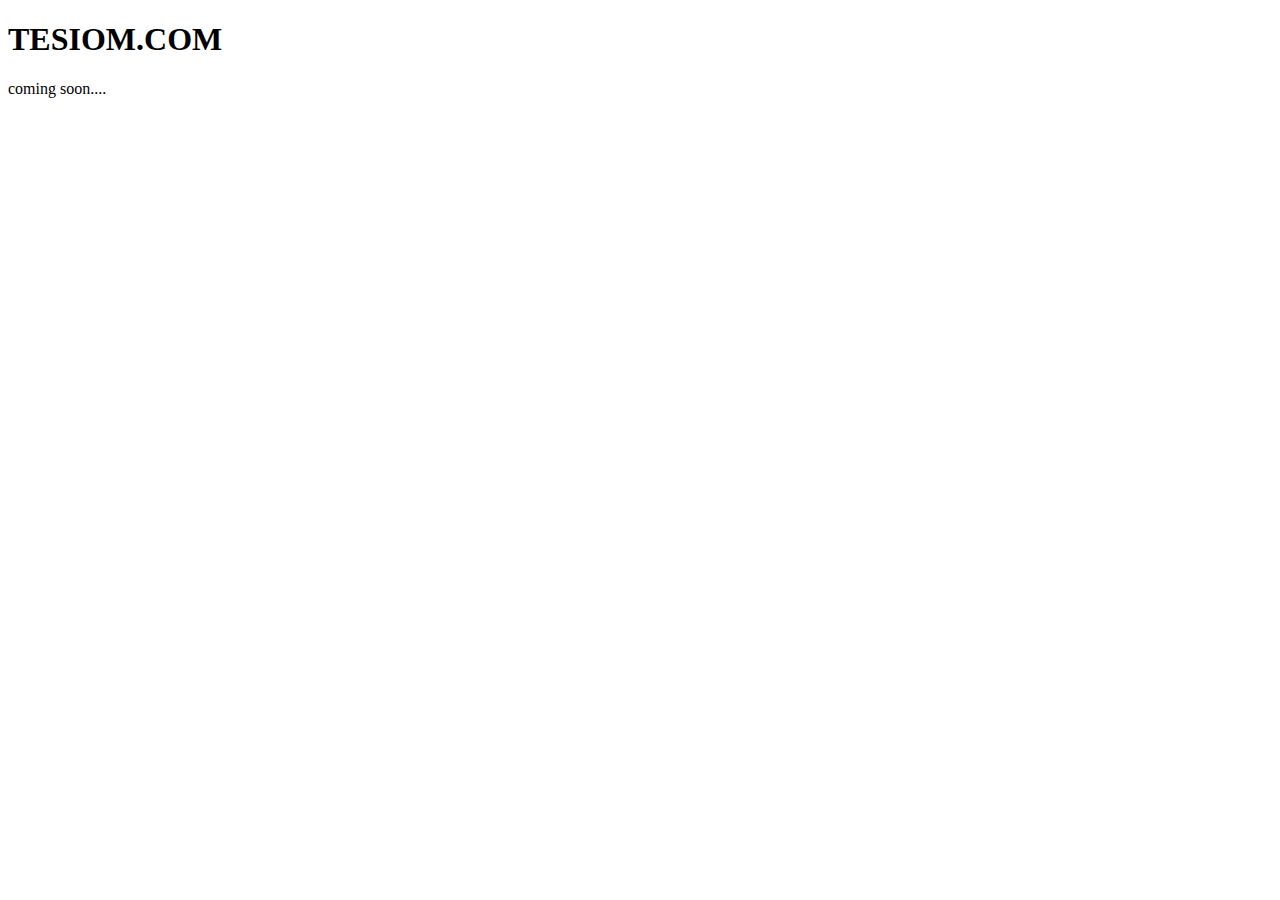
==== index.html @ 264d532d "Final" ====
<!DOCTYPE html>
<html lang="en">

    <head>
        <meta charset="UTF-8">
        <title>Hello!</title>
    </head>

    <body>
        <h1>TESIOM.COM</h1>
        <p>coming soon....</p>
    </body>

</html>
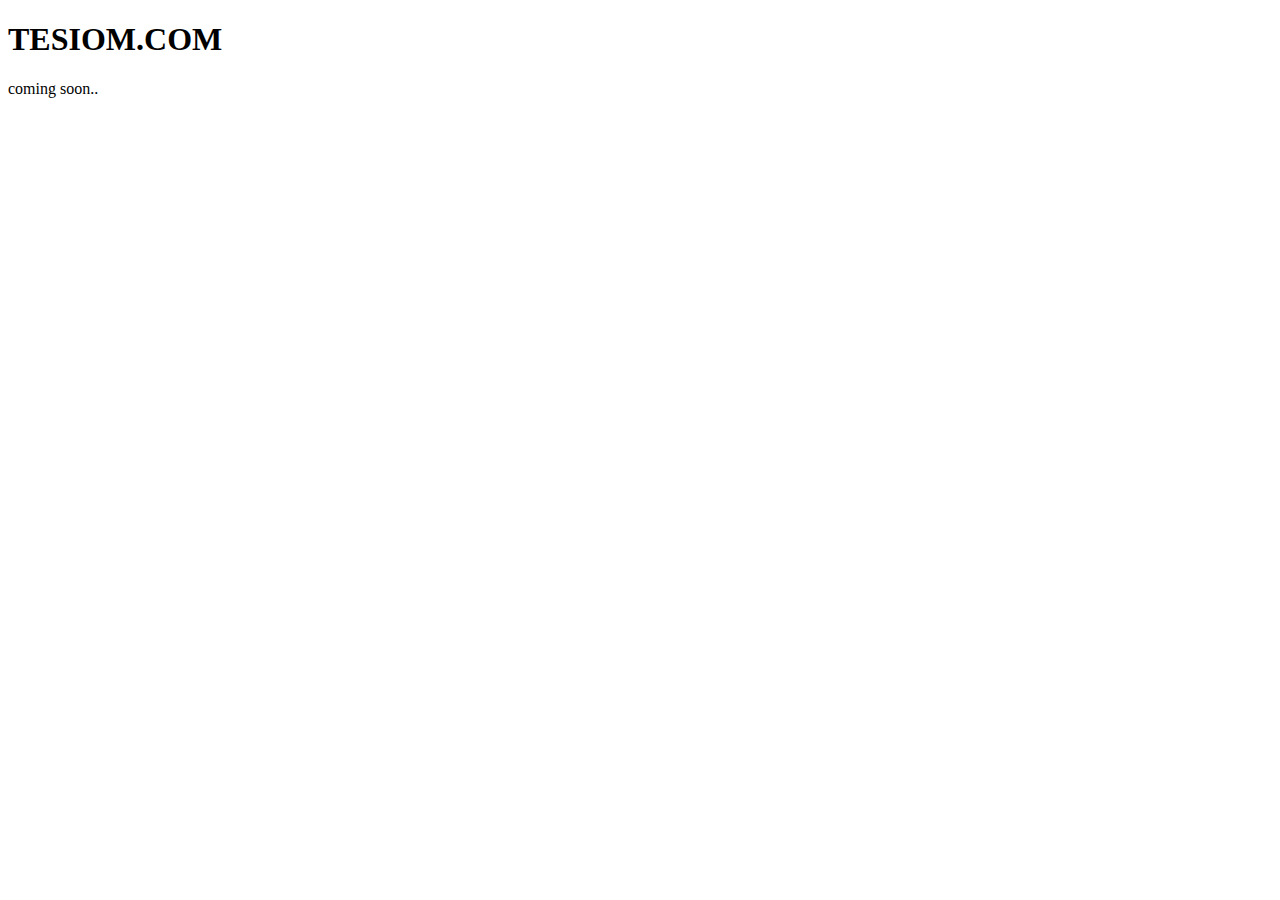
==== commit fd7133ff: "final" ====
--- a/index.html
+++ b/index.html
@@ -8,7 +8,7 @@
 
     <body>
         <h1>TESIOM.COM</h1>
-        <p>coming soon....</p>
+        <p>coming soon..</p>
     </body>
 
 </html>
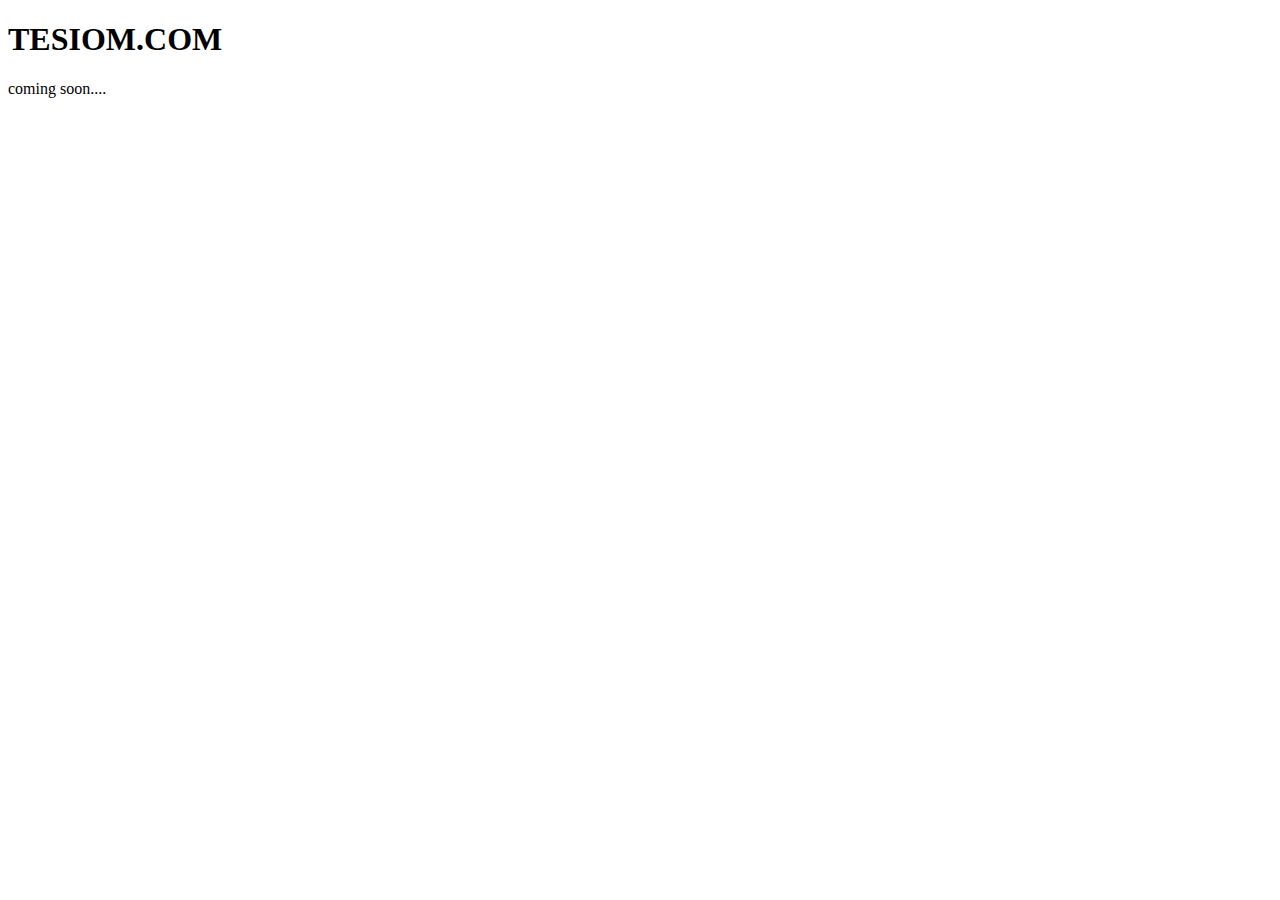
==== commit 6e3303f5: "final" ====
--- a/index.html
+++ b/index.html
@@ -8,7 +8,7 @@
 
     <body>
         <h1>TESIOM.COM</h1>
-        <p>coming soon..</p>
+        <p>coming soon....</p>
     </body>
 
 </html>
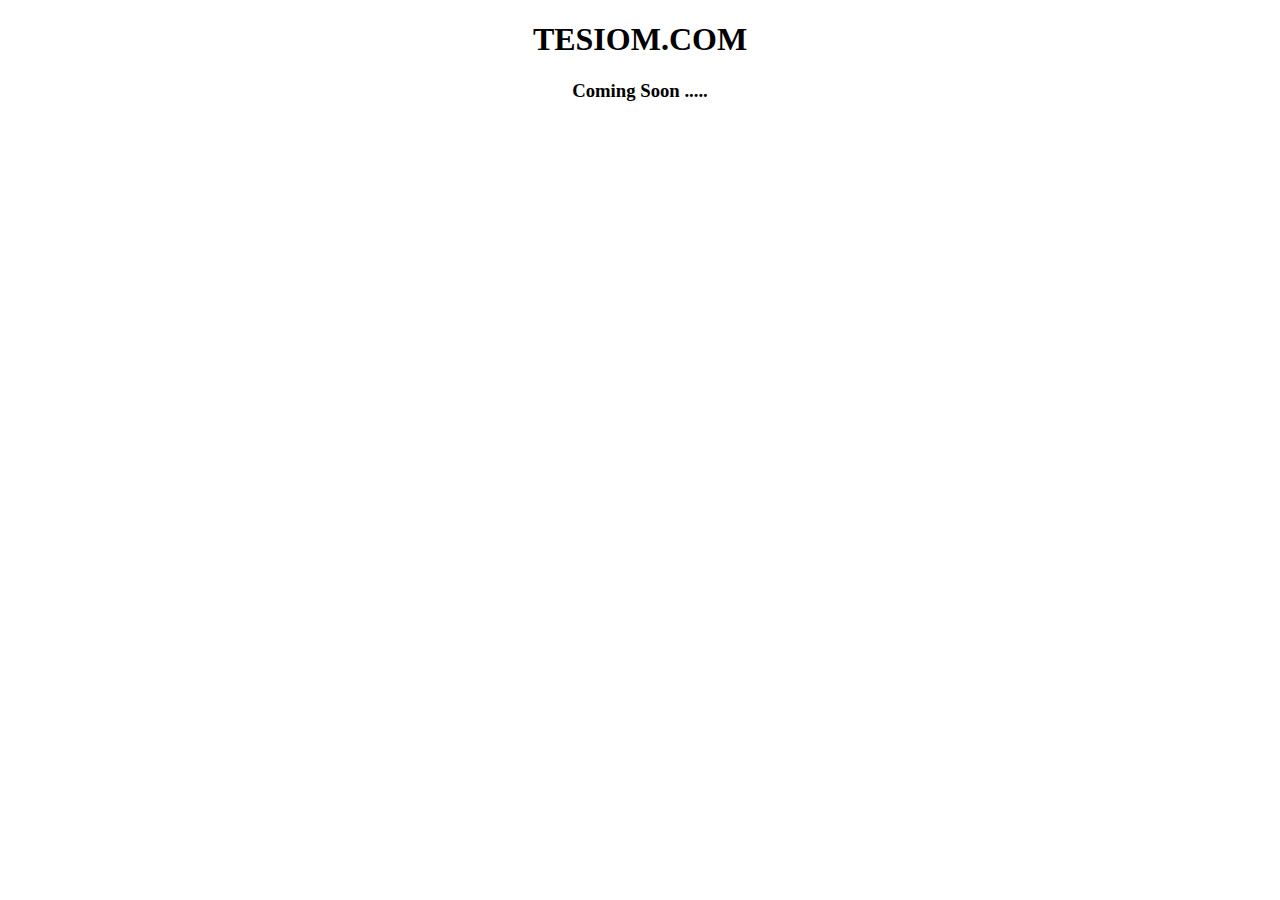
==== commit 71bfad78: "CenterHeading" ====
--- a/index.html
+++ b/index.html
@@ -3,12 +3,11 @@
 
     <head>
         <meta charset="UTF-8">
-        <title>Hello!</title>
+        <title>Tesiom!</title>
     </head>
 
     <body>
-        <h1>TESIOM.COM</h1>
-        <p>coming soon....</p>
-    </body>
-
-</html>
+         <h1 style="text-align: center;">TESIOM.COM</h1>
+         <h3 style="text-align: center;">Coming Soon .....</h3>
+  </body>
+</html>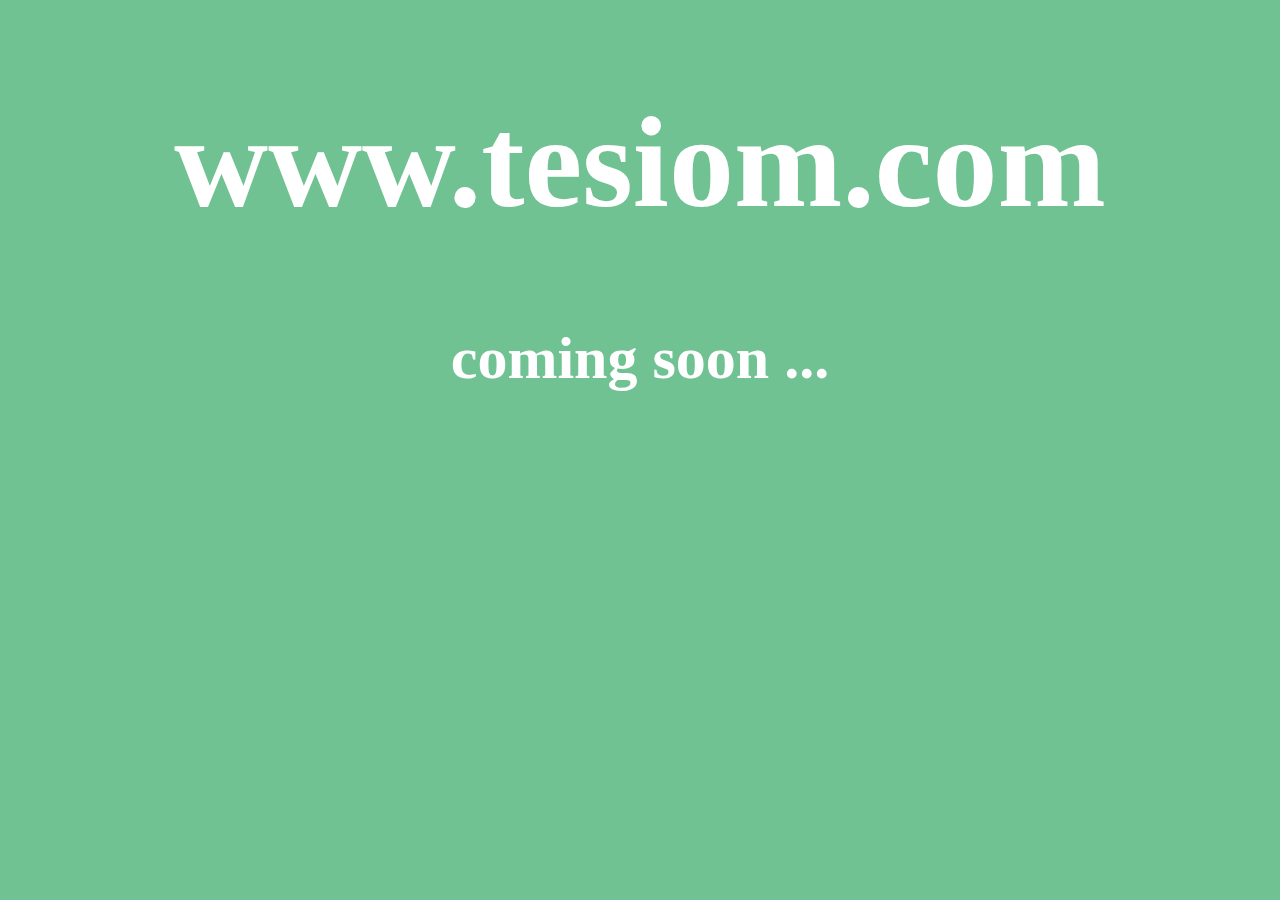
==== commit 47208f53: "No Image" ====
--- a/index.html
+++ b/index.html
@@ -1,13 +1,11 @@
 <!DOCTYPE html>
 <html lang="en">
-
-    <head>
-        <meta charset="UTF-8">
-        <title>Tesiom!</title>
-    </head>
-
-    <body>
-         <h1 style="text-align: center;">TESIOM.COM</h1>
-         <h3 style="text-align: center;">Coming Soon .....</h3>
-  </body>
-</html>+   
+<head>
+    <style>
+        body { background-color: rgb(112, 194, 147); }
+    </style>
+  </head>
+  <h1 style="color:rgb(255, 255, 255); text-align: center; font-size:130px;">www.tesiom.com</h1>
+  <h1 style="color:rgb(255, 255, 255); text-align: center; font-size:60px;">coming soon ...</h1>
+  </html>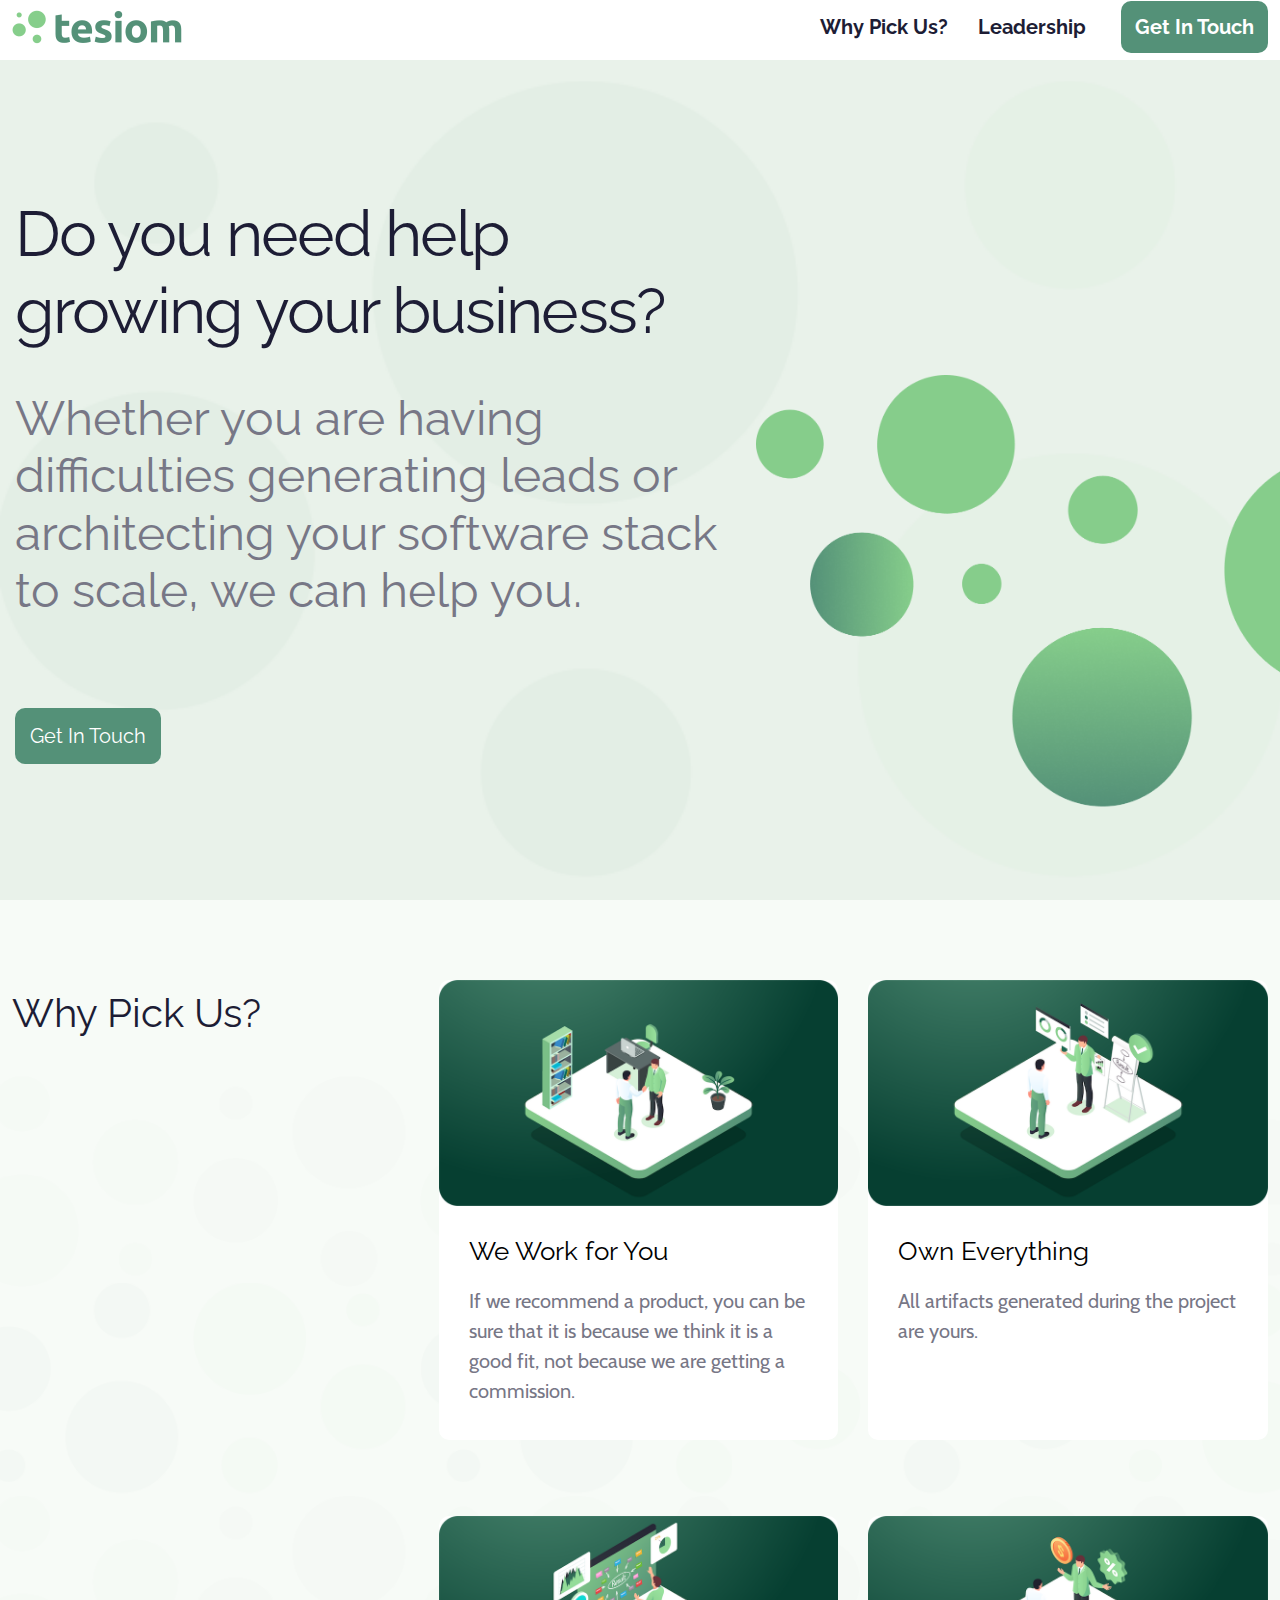
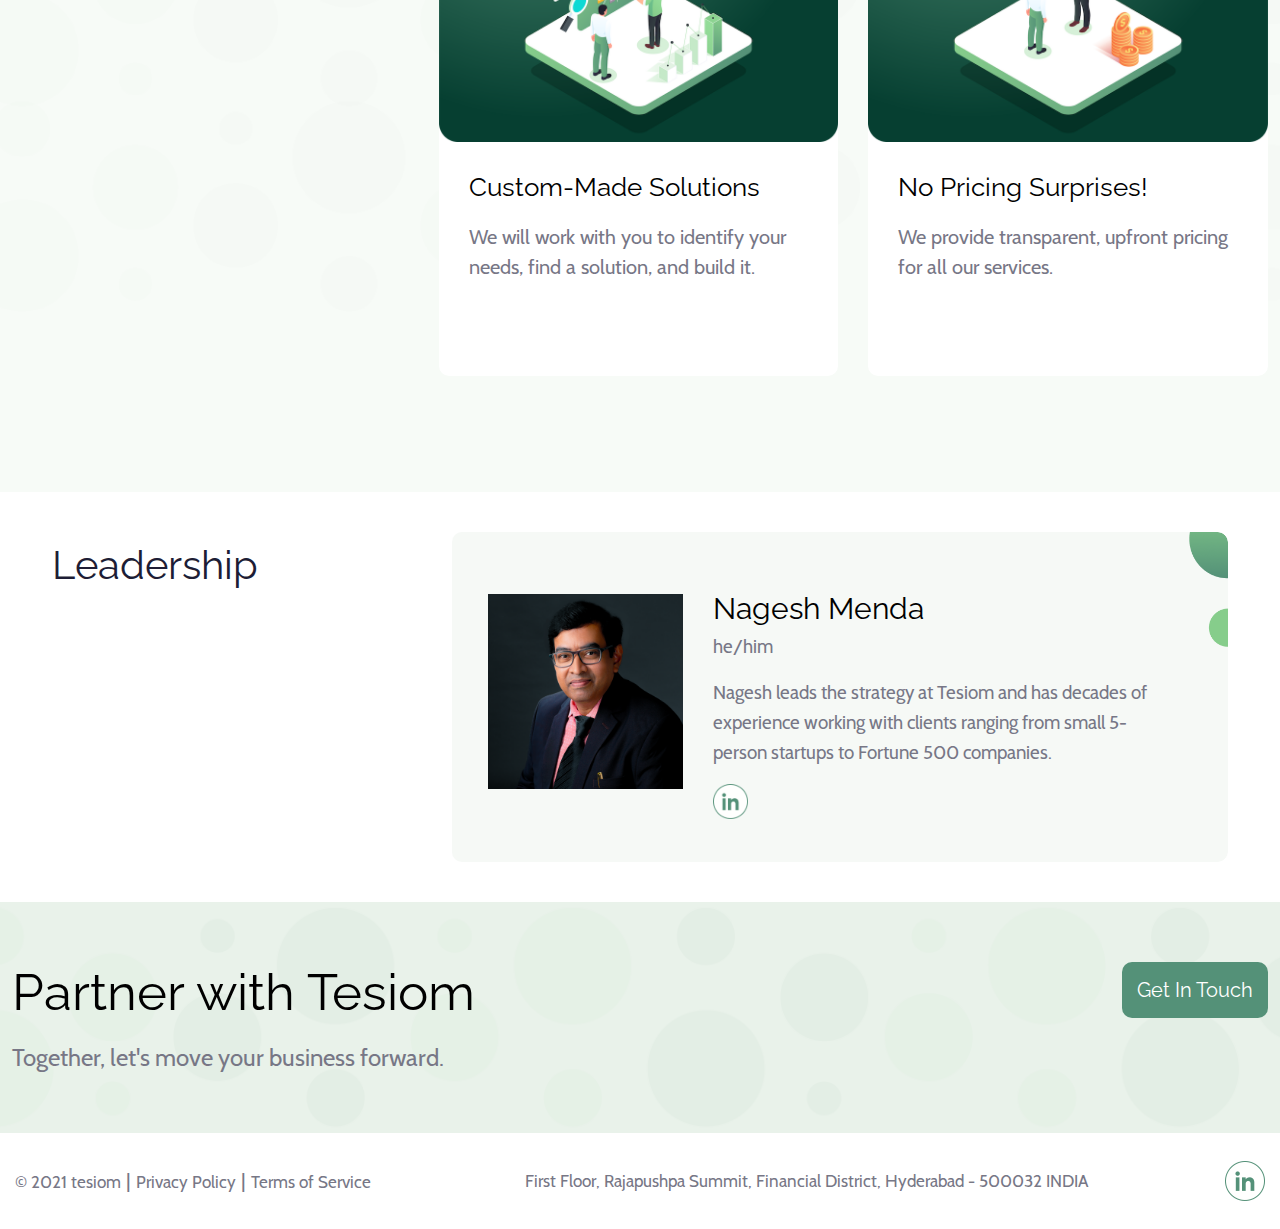
==== commit c0dbff28: "22022022 - Tesiom Website Launch" ====
--- a/index.html
+++ b/index.html
@@ -1,11 +1,203 @@
-<!DOCTYPE html>
-<html lang="en">
-   
-<head>
-    <style>
-        body { background-color: rgb(112, 194, 147); }
-    </style>
-  </head>
-  <h1 style="color:rgb(255, 255, 255); text-align: center; font-size:130px;">www.tesiom.com</h1>
-  <h1 style="color:rgb(255, 255, 255); text-align: center; font-size:60px;">coming soon ...</h1>
-  </html>+<!DOCTYPE html>
+<html class="no-js theme-light" lang="en" dir="ltr">
+  <head>
+    <title>Tesiom</title>
+    <meta http-equiv="X-UA-Compatible" content="IE=edge" />
+    <meta http-equiv="Content-Type" content="text/html; charset=utf-8" />
+    <meta
+      name="viewport"
+      content="width=device-width, initial-scale=1, shrink-to-fit=no"
+    />
+    <meta name="robots" content="index, follow" />
+    <meta name="allow-search" content="yes" />
+    <meta charset="utf-8" />
+    <meta http-equiv="x-ua-compatible" content="ie=edge" />
+    <meta name="viewport" content="width=device-width, initial-scale=1.0" />
+    <!-- favicon -->
+    <link rel="icon" type="image/png" href="/assets/logos/logo-square.png" />
+    <!-- stylesheet -->
+    <link
+      rel="stylesheet"
+      type="text/css"
+      href="/3rdparty/bootstrap.min.css"
+    />
+    <link rel="stylesheet" href="/css/custom.css" />
+  </head>
+  <body>
+    <header class="header-main">
+      <div class="container">
+        <nav class="navbar navbar-expand-lg d-flex justify-content-between">
+          <div>
+            <a class="navbar-brand" href="#"><img src="/assets/logos/logo.png" /></a>
+          </div>
+          <div>
+            <div class="collapse navbar-collapse">
+              <ul class="navbar-nav">
+                <li class="nav-item active">
+                  <a class="nav-link" href="#why-pick-us">Why Pick Us?</a>
+                </li>
+                <li class="nav-item">
+                  <a class="nav-link" href="#leadership">Leadership</a>
+                </li>
+                <li class="nav-item">
+                  <a href="mailto:hello@tesiom.com" class="get-in-touch">Get In Touch</a>
+                </li>
+              </ul>
+            </div>
+          </div>
+        </nav>
+      </div>
+    </header>
+    <section class="home-top">
+      <div class="container">
+        <div class="row">
+          <div class="home-top-con">
+            <div class="home-top-con-left">
+              <h1>Do you need help growing your business?</h1>
+              <h3>
+                Whether you are having difficulties generating leads or
+                architecting your software stack to scale, we can help you.
+              </h3>
+              <a href="mailto:hello@tesiom.com" class="btn get-in-touch">Get In Touch</a>
+            </div>
+            <div class="home-top-con-right" id="module"></div>
+          </div>
+        </div>
+      </div>
+    </section>
+    <section class="pick-main">
+      <div class="container">
+        <div class="row">
+          <div class="col-lg-4 col-md-12 col-sm-12">
+            <h2 id="why-pick-us">Why Pick Us?</h2>
+          </div>
+          <div class="col-lg-8 col-md-12 col-sm-12 pick-right-con">
+            <div class="row">
+              <div class="col-md-6 col-sm-12">
+                <div class="pick-box-main">
+                  <div class="pick-img">
+                    <img src="/assets/illustrations/pick1.png" />
+                  </div>
+                  <div class="pick-con">
+                    <h4>We Work for You</h4>
+                    <p>
+                      If we recommend a product, you can be sure that it is because we think it is a good fit, not because we are getting a commission.
+                    </p>
+                  </div>
+                </div>
+              </div>
+              <div class="col-md-6 col-sm-12">
+                <div class="pick-box-main">
+                  <div class="pick-img">
+                    <img src="/assets/illustrations/pick2.png" />
+                  </div>
+                  <div class="pick-con">
+                    <h4>Own Everything</h4>
+                    <p>
+                      All artifacts generated during the project are yours.
+                    </p>
+                  </div>
+                </div>
+              </div>
+              <div class="col-md-6 col-sm-12">
+                <div class="pick-box-main">
+                  <div class="pick-img">
+                    <img src="/assets/illustrations/pick3.png" />
+                  </div>
+                  <div class="pick-con">
+                    <h4>Custom-Made Solutions</h4>
+                    <p>
+                      We will work with you to identify your needs, find a solution, and build it.
+                    </p>
+                  </div>
+                </div>
+              </div>
+              <div class="col-md-6 col-sm-12">
+                <div class="pick-box-main">
+                  <div class="pick-img">
+                    <img src="/assets/illustrations/pick4.png" />
+                  </div>
+                  <div class="pick-con">
+                    <h4>No Pricing Surprises!</h4>
+                    <p>
+                      We provide transparent, upfront pricing for all our services.
+                    </p>
+                  </div>
+                </div>
+              </div>
+            </div>
+          </div>
+        </div>
+      </div>
+    </section>
+    <section class="leader-main">
+      <div class="container">
+        <div class="row">
+          <div class="col-lg-4 col-md-12 col-sm-12">
+            <h2 id="leadership">Leadership</h2>
+          </div>
+          <div class="col-lg-8 col-md-12 col-sm-12">
+            <div class="leader-right-con">
+              <div class="leader-box-con">
+                <div class="leader-img">
+                  <img src="/assets/profile/NageshProfileSmall.png" />
+                </div>
+                <div class="leader-con">
+                  <h4>Nagesh Menda</h4>
+                  <p class="pronouns">
+                    <span>he/him</span>
+                  </p>
+                  <p class="disc">
+                    Nagesh leads the strategy at Tesiom and has decades of
+                    experience working with clients ranging from small 5-person
+                    startups to Fortune 500 companies.
+                  </p>
+                  <a href="https://www.linkedin.com/in/nagesh-menda-017a388"><img style="height: 35px;" src="/assets/social/linkdin.png" /></a>
+                </div>
+              </div>
+            </div>
+          </div>
+        </div>
+      </div>
+    </section>
+    <section class="partner-main">
+      <div class="container">
+          <div class="d-flex justify-content-between">
+            <div class="partner-left-con align-middle">
+              <div class="partner-box-con">
+                <h2>Partner with Tesiom</h2>
+                <p>
+                  Together, let's move your business forward.
+                </p>
+              </div>
+            </div>
+            <div class="align-middle">
+              <a href="mailto:hello@tesiom.com" class="btn get-in-touch">Get In Touch</a>
+            </div>
+          </div>
+        </div>
+      </div>
+    </section>
+    <footer class="footer">
+      <div class="container">
+        <div class="row">
+          <div class="footer-con">
+            <ul>
+              <li><span>© 2021 tesiom</span></li>
+              |
+              <li><a href="/assets/legal/PrivacyPolicy.html">Privacy Policy</a></li>
+              |
+              <li><a href="/assets/legal/TermsOfService.html">Terms of Service</a></li>
+            </ul>
+            <span class="add">
+              First Floor, Rajapushpa Summit, Financial District, Hyderabad - 500032 INDIA
+              </span>
+            <div class="f-social">
+              <a href="https://www.linkedin.com/company/tesiom/"><img src="/assets/social/linkdin.png" /></a>
+            </div>
+          </div>
+        </div>
+      </div>
+    </footer>
+  </body>
+</html>
--- a/css/custom.css
+++ b/css/custom.css
@@ -0,0 +1,630 @@
+* {
+  outline: none !important;
+}
+a {
+  outline: 0;
+  color: rgba(36, 61, 145, 0.88);
+  text-decoration: underline;
+}
+.btn,
+.btn:focus,
+a:focus {
+  outline: 0;
+}
+body {
+  text-indent: 0;
+  font-family: "Cabin", sans-serif;
+  font-size: 20px;
+  color: #1d1d35;
+  line-height: 30px;
+  margin: 0;
+  scroll-behavior: smooth;
+}
+body {
+  -moz-osx-font-smoothing: grayscale;
+}
+h1,
+h2,
+h3,
+h4,
+h5,
+h6 {
+  font-family: "Raleway", sans-serif;
+}
+html {
+  scroll-behavior: smooth;
+}
+img {
+  max-width: 100%;
+  max-height: 100%;
+  width: auto;
+  height: auto;
+}
+.container {
+  width: 1320px;
+  max-width: 100%;
+}
+
+/*========header-main=========*/
+.header-main {
+  display: inline-block;
+  width: 100%;
+  vertical-align: top;
+  height: 60px;
+  padding: 10px 0;
+}
+.header-main .navbar {
+  background: none;
+  border: none;
+  border-radius: 0;
+  padding: 0;
+}
+.header-main .navbar .navbar-brand img {
+  height: 34px;
+}
+.header-main .navbar .navbar-brand {
+  padding: 0;
+}
+.header-main .navbar .navbar-nav {
+  width: 75%;
+  width: auto;
+  justify-content: flex-end;
+}
+.navbar-nav {
+  font-family: "Raleway";
+  font-weight: bold;
+  font-size: 1em;
+  line-height: 30px;
+}
+a {
+  text-decoration: none !important;
+}
+.header-main .navbar .navbar-nav .nav-link {
+  padding: 0 15px;
+  color: #1d1d35;
+}
+.header-main .navbar .navbar-nav .nav-link:hover {
+  color: #549178;
+}
+.navbar .get-in-touch {
+  background: #549178;
+  border-radius: 10px;
+  color: #fff !important;
+  padding: 0.7em 0.7em !important;
+  margin-left: 20px;
+}
+.get-in-touch:hover {
+  background: #86ce8b !important;
+}
+.home-top {
+  display: inline-block;
+  width: 100%;
+  vertical-align: top;
+  height: calc(100vh - 60px);
+  background: url(../assets/partner-bg.png);
+  background-repeat: no-repeat;
+  background-size: cover;
+  position: relative;
+  overflow: hidden;
+}
+.home-top-con-right {
+  display: inline-block;
+  width: 40%;
+  vertical-align: top;
+  height: 70%;
+  background: url(../assets/top-bg-circle.png);
+  background-repeat: no-repeat;
+  background-size: cover;
+  background-position: left top;
+  position: absolute;
+  right: -50px;
+  bottom: 0;
+}
+.home-top-con {
+  display: inline-block;
+  width: 100%;
+  vertical-align: top;
+  padding: 0 15px;
+}
+.home-top-con-left {
+  display: inline-block;
+  width: 727px;
+  max-width: 100%;
+}
+.home-top .row {
+  height: calc(100vh - 60px);
+  align-items: center;
+}
+.home-top .home-top-con-left .btn {
+  font-family: "Raleway";
+  font-size: 1em;
+  background: #549178;
+  border-radius: 10px;
+  color: #fff !important;
+  padding: 0.6em 0.7em !important;
+  margin-top: 4em;
+}
+.home-top .home-top-con-left .btn:hover {
+  background: #549178;
+}
+.home-top .home-top-con-left .btn img {
+  margin: 0 0 0 20px;
+  height: 15px;
+}
+.home-top .home-top-con-left h1 {
+  font-size: 48pt;
+  letter-spacing: -0.03em;
+  color: #1d1d35;
+  margin: 0 0 40px;
+}
+.home-top .home-top-con-left h3 {
+  font-size: 36pt;
+  color: #777786;
+}
+.pick-main {
+  display: inline-block;
+  width: 100%;
+  vertical-align: top;
+  padding: 60pt 0 30pt;
+  background: url(../assets/pick-bg.png);
+  background-size: cover;
+  background-repeat: no-repeat;
+  background-position: center;
+}
+.pick-main .pick-right-con .row {
+  margin: 0 -30px;
+}
+.pick-main .pick-right-con .col-md-6 {
+  padding: 0 30px;
+}
+.pick-img {
+  margin: 0 0;
+}
+.pick-box-main {
+  background: #fff;
+  border-radius: 10px;
+  min-height: 460px;
+  margin: 0 0 76px;
+}
+.leader-box-con:hover, .pick-box-main:hover {
+  box-shadow: 0 10pt 30pt rgba(0, 0, 0, 0.10);
+}
+.pick-con {
+  padding: 30px;
+}
+.pick-con h4 {
+  font-size: 26px;
+  line-height: 30px;
+  color: #000000;
+  margin: 0 0 20px;
+}
+.pick-con p {
+  font-size: 20px;
+  line-height: 30px;
+  margin: 0;
+  color: #777786;
+}
+.pick-main h2 {
+  font-size: 40px;
+  line-height: 66px;
+  color: #1d1d35;
+  margin: 0 0 20px;
+}
+.leader-main {
+  display: inline-block;
+  width: 100%;
+  vertical-align: top;
+  padding: 30pt 30pt;
+}
+.leader-main h2 {
+  font-size: 40px;
+  line-height: 66px;
+  color: #1d1d35;
+  margin: 0 0 20px;
+}
+.leader-box-con {
+  display: inline-flex;
+  width: 100%;
+  vertical-align: top;
+  background: url(../assets/leader-bg.png);
+  background-size: cover;
+  background-repeat: no-repeat;
+  background-position: right top;
+  padding: 62px 60px 43px 36px;
+  border-radius: 10px;
+}
+.leader-img {
+  margin: 0 30px 0 0;
+}
+.he-him {
+  display: inline-flex;
+  width: 100%;
+  justify-content: space-between;
+  align-items: center;
+}
+.he-him a {
+  width: 46px;
+  height: 46px;
+  display: flex;
+  align-items: center;
+  justify-content: center;
+  text-decoration: none;
+  font-size: 18px;
+  color: #549178;
+  background: #fff;
+  border-radius: 30px;
+  box-shadow: 0px 4px 4px rgba(0, 0, 0, 0.05);
+}
+.partner-main {
+  display: inline-block;
+  width: 100%;
+  vertical-align: top;
+  background: url(../assets/partner-bg.png);
+  background-size: cover;
+  background-repeat: no-repeat;
+  background-position: center;
+  padding: 60px 0;
+}
+.partner-main .btn {
+  font-family: "Raleway";
+  font-size: 1em;
+  line-height: 30px;
+  background: #549178;
+  border-radius: 10px;
+  color: #fff !important;
+  padding: 0.6em 0.7em !important;
+}
+.partner-main .btn:hover {
+  background: #86ce8b;
+}
+.partner-main .btn img {
+  margin: 0 0 0 20px;
+  height: 15px;
+}
+.partner-main .row {
+  align-items: center;
+}
+.partner-main h2 {
+  font-size: 38pt;
+  line-height: 61px;
+  color: #000000;
+  margin: 0 0 20px;
+}
+.partner-main p {
+  font-size: 24px;
+  line-height: 30px;
+  color: #777786;
+  margin: 0;
+}
+.footer {
+  display: inline-block;
+  width: 100%;
+  vertical-align: top;
+  padding: 28px 0;
+}
+.footer-con {
+  display: flex;
+  align-items: center;
+  justify-content: space-between;
+  width: 100%;
+  padding: 0 15px;
+}
+.footer-con .f-social a img {
+  height: 40px;
+}
+.footer-con .f-social a {
+  margin: 0 0 0 3px;
+}
+.footer-con ul {
+  margin: 0 20px 0 0;
+  padding: 0;
+  color: #777786;
+}
+.footer-con ul li {
+  display: inline-block;
+  list-style: none;
+  margin: 0 0px;
+}
+.footer-con ul li a {
+  font-size: 18px;
+  line-height: 30px;
+  text-decoration: none;
+  color: #777786;
+}
+.footer-con ul li a:hover {
+  color: #549178;
+}
+.footer-con span {
+  font-size: 18px;
+  line-height: 30px;
+  text-decoration: none;
+  color: #777786;
+}
+.leader-con h4 {
+  font-size: 30px;
+  line-height: 30px;
+  color: #000000;
+}
+.f-logo {
+  display: none;
+}
+.btn:focus {
+  box-shadow: none;
+  outline: none;
+}
+
+.disc, .pronouns {
+  color: #777786;
+  font-size: 14pt;
+}
+
+@media only screen and (max-width: 3440px) {
+}
+@media only screen and (max-width: 2580px) {
+}
+@media only screen and (max-width: 1920px) {
+}
+@media only screen and (max-width: 1440px) {
+  .home-top-con-right {
+    display: inline-block;
+    width: 664px;
+    vertical-align: top;
+    height: 525px;
+  }
+}
+@media only screen and (max-width: 1366px) {
+  .home-top-con-right {
+    display: inline-block;
+    width: 574px;
+    vertical-align: top;
+    height: 525px;
+  }
+}
+@media only screen and (max-width: 1280px) {
+  .pick-main .pick-right-con .row {
+    margin: 0 -15px;
+  }
+  .pick-main .pick-right-con .col-md-6 {
+    padding: 0 15px;
+  }
+  .footer-con ul li a,
+  .footer-con span {
+    font-size: 17px;
+  }
+}
+@media only screen and (max-width: 1024px) {
+  header,
+  section,
+  footer {
+    padding-right: 10px !important;
+    padding-left: 10px !important;
+  }
+  .home-top,
+  .home-top .row {
+    height: auto;
+  }
+  .home-top {
+    padding-top: 100px;
+  }
+  .home-top-con {
+    padding: 0 15px 545px;
+  }
+  .home-top-con-right {
+    /*position: relative;*/
+    width: 90%;
+    right: 0;
+    /*float: right;*/
+    height: 445px;
+    margin: 100px 0 0;
+  }
+  .pick-main h2 {
+    margin: 0 0 60px;
+  }
+  .pick-main {
+    padding: 80px 0 30px;
+  }
+  .pick-box-main {
+    margin: 0 0 60px;
+  }
+  .leader-main {
+    padding: 80px 0;
+  }
+  .partner-main h2 {
+    font-size: 40px;
+  }
+  .footer-con {
+    flex-wrap: wrap;
+  }
+  .add {
+    order: 1;
+    width: 100%;
+  }
+  .footer-con ul {
+    order: 2;
+    margin: 15px 0;
+  }
+  .f-social {
+    order: 3;
+  }
+  .pick-main .pick-right-con .row {
+    margin: 0 -15px;
+  }
+  .pick-main .pick-right-con .col-md-6 {
+    padding: 0 15px;
+  }
+  .home-top .home-top-con-left h1 {
+    font-size: 50px;
+    line-height: 60px;
+  }
+  .home-top .home-top-con-left h3 {
+    font-size: 40px;
+    line-height: 50px;
+  }
+}
+@media only screen and (max-width: 991px) {
+  .navbar-toggler img {
+    height: 14px;
+  }
+  .navbar-toggler {
+    padding: 0;
+  }
+  .navbar-collapse {
+    z-index: 999;
+    background: #fff;
+    padding: 15px;
+  }
+}
+@media only screen and (max-width: 767px) {
+  .header-main .navbar .navbar-brand img {
+    height: 26px;
+  }
+  .home-top .home-top-con-left h1 {
+    font-size: 45px;
+    line-height: 60px;
+    letter-spacing: -0.03em;
+    color: #1d1d35;
+    margin: 0 0 20px;
+  }
+  .home-top .home-top-con-left h3 {
+    font-size: 35px;
+    line-height: 45px;
+    color: #777786;
+    margin: 0 0 45px;
+  }
+  .home-top-con-right {
+    /*position: relative;*/
+    width: 87%;
+    right: 0;
+    /*float: right;*/
+    height: 345px;
+    margin: 100px 0 0;
+  }
+  .pick-main {
+    padding: 80px 0 30px;
+  }
+  .pick-main .pick-right-con .row {
+    margin: 0 -15px;
+  }
+  .pick-main .pick-right-con .col-md-6 {
+    padding: 0 15px;
+  }
+  .pick-box-main {
+    margin: 0 0 50px;
+  }
+  .pick-main h2 {
+    margin: 0 0 69px;
+  }
+  .leader-main {
+    padding: 70px 0 80px;
+  }
+  .leader-main h2 {
+    margin: 0 0 76px;
+  }
+  .leader-box-con {
+    background: url(../assets/leader-bg-mob.png);
+    background-size: cover;
+    background-repeat: no-repeat;
+    background-position: right top;
+    padding: 36px 36px 110px 36px;
+    flex-wrap: wrap;
+  }
+  .leader-img img {
+    width: 185px;
+    margin: 0 0 40px;
+  }
+  .he-him {
+    flex-wrap: wrap;
+    justify-content: flex-start;
+  }
+  .leader-con h4 {
+    margin: 0 0 10px;
+  }
+  .he-him a {
+    margin: 38px 0;
+  }
+  .he-him span {
+    display: inline-block;
+    width: 100%;
+  }
+  .partner-main h2 {
+    font-size: 38px;
+    margin: 0 0 15px;
+  }
+  .partner-main p {
+    text-align: left;
+    margin: 0 0 40px;
+  }
+  .partner-main .text-right {
+    text-align: center !important;
+  }
+  .f-logo {
+    display: inline-block;
+    width: 100%;
+    vertical-align: top;
+    margin: 0 0 15px;
+  }
+  .f-logo img {
+    height: 34px;
+  }
+  .add {
+    order: 1;
+  }
+  .footer-con {
+    flex-wrap: wrap;
+  }
+  .f-social {
+    order: 3;
+  }
+  .footer-con ul {
+    order: 2;
+    margin: 15px 0;
+  }
+  .footer {
+    padding: 50px 0 30px;
+  }
+  .home-top-con {
+    padding: 0 15px 445px;
+  }
+}
+@media only screen and (max-width: 580px) {
+}
+@media only screen and (max-width: 390px) {
+}
+
+@font-face {
+  font-family: "Cabin";
+  font-style: normal;
+  font-weight: normal;
+  src: url("/3rdparty/fonts/Cabin-Regular.otf") format("opentype");
+}
+@font-face {
+  font-family: "Cabin";
+  font-style: italic;
+  font-weight: normal;
+  src: url("/3rdparty/fonts/Cabin-Italic.otf") format("opentype");
+}
+@font-face {
+  font-family: "Cabin";
+  font-style: normal;
+  font-weight: bold;
+  src: url("/3rdparty/fonts/Cabin-Bold.otf") format("opentype");
+}
+
+@font-face {
+  font-family: "Raleway";
+  font-style: normal;
+  font-weight: normal;
+  src: url("/3rdparty/fonts/Raleway-Regular.ttf") format("truetype");
+}
+@font-face {
+  font-family: "Raleway";
+  font-style: italic;
+  font-weight: normal;
+  src: url("/3rdparty/fonts/Raleway-Italic.ttf") format("truetype");
+}
+@font-face {
+  font-family: "Raleway";
+  font-style: normal;
+  font-weight: bold;
+  src: url("/3rdparty/fonts/Raleway-Bold.ttf") format("truetype");
+}
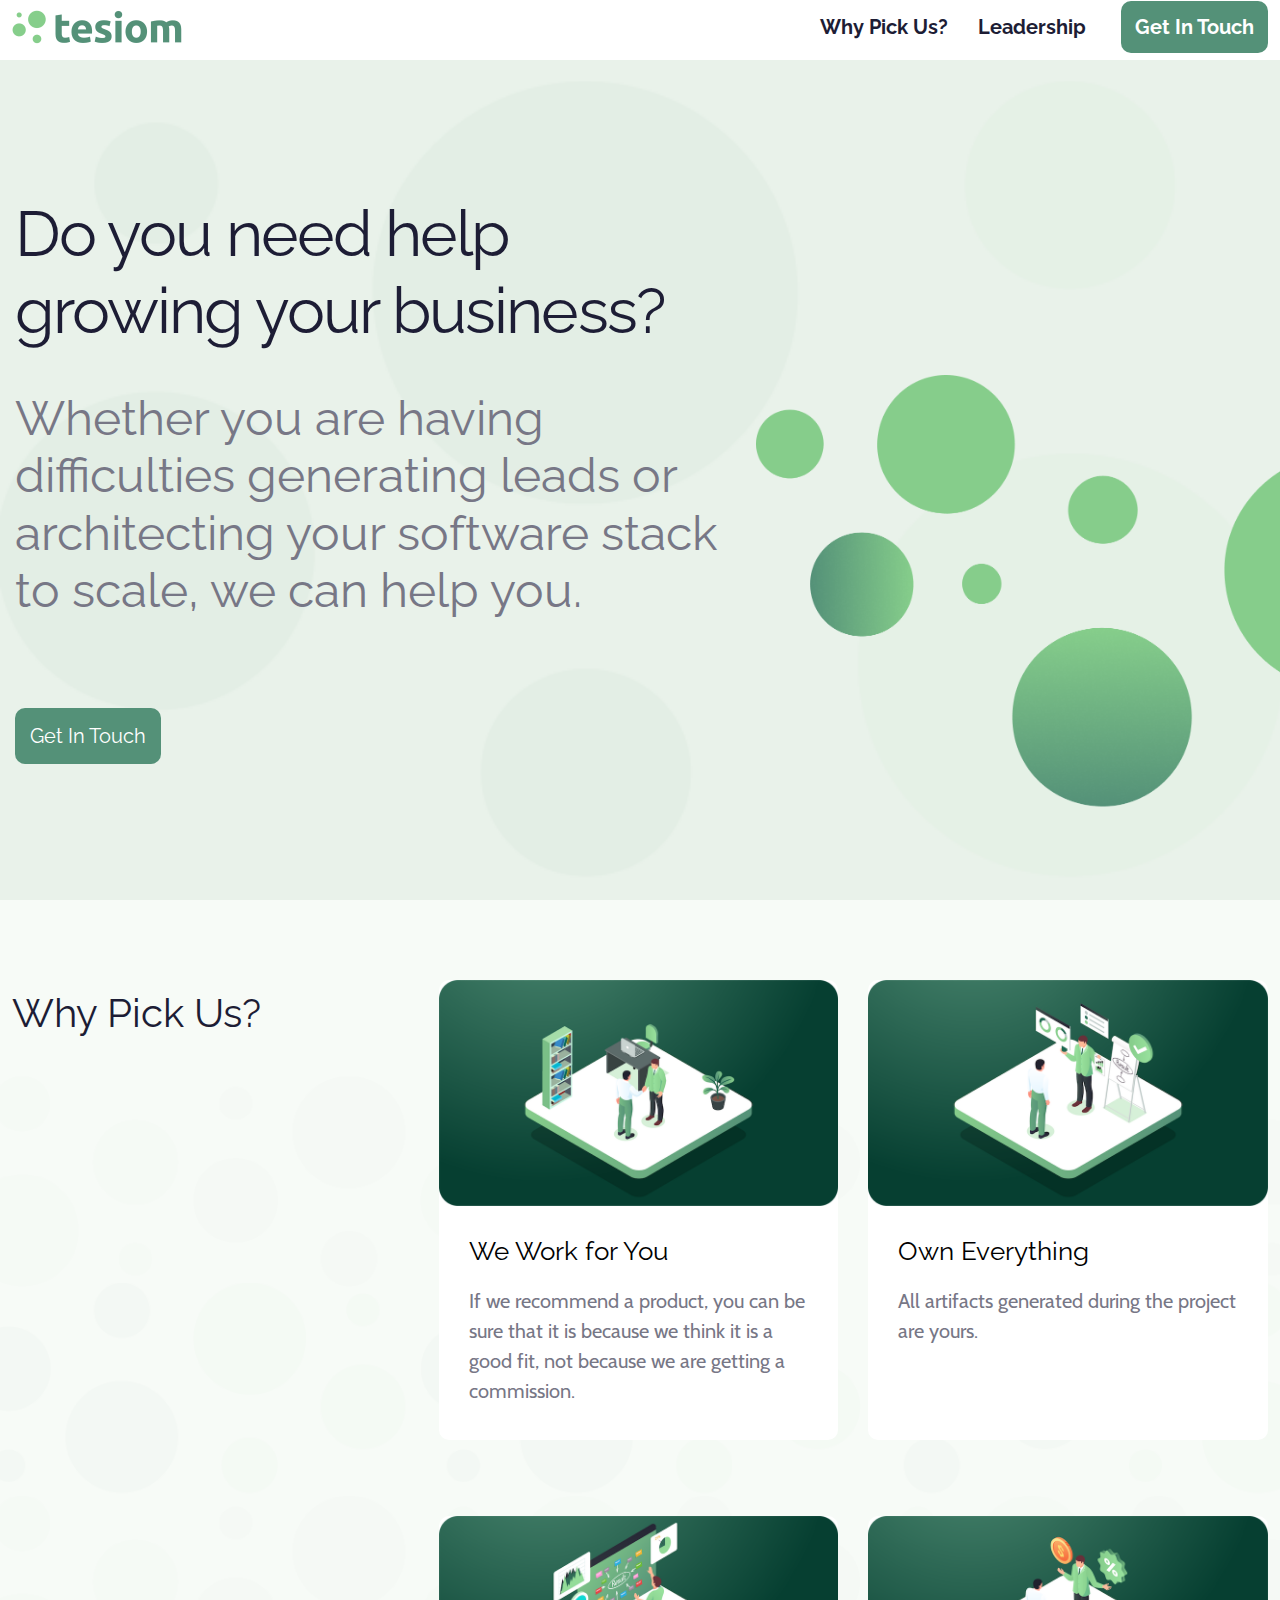
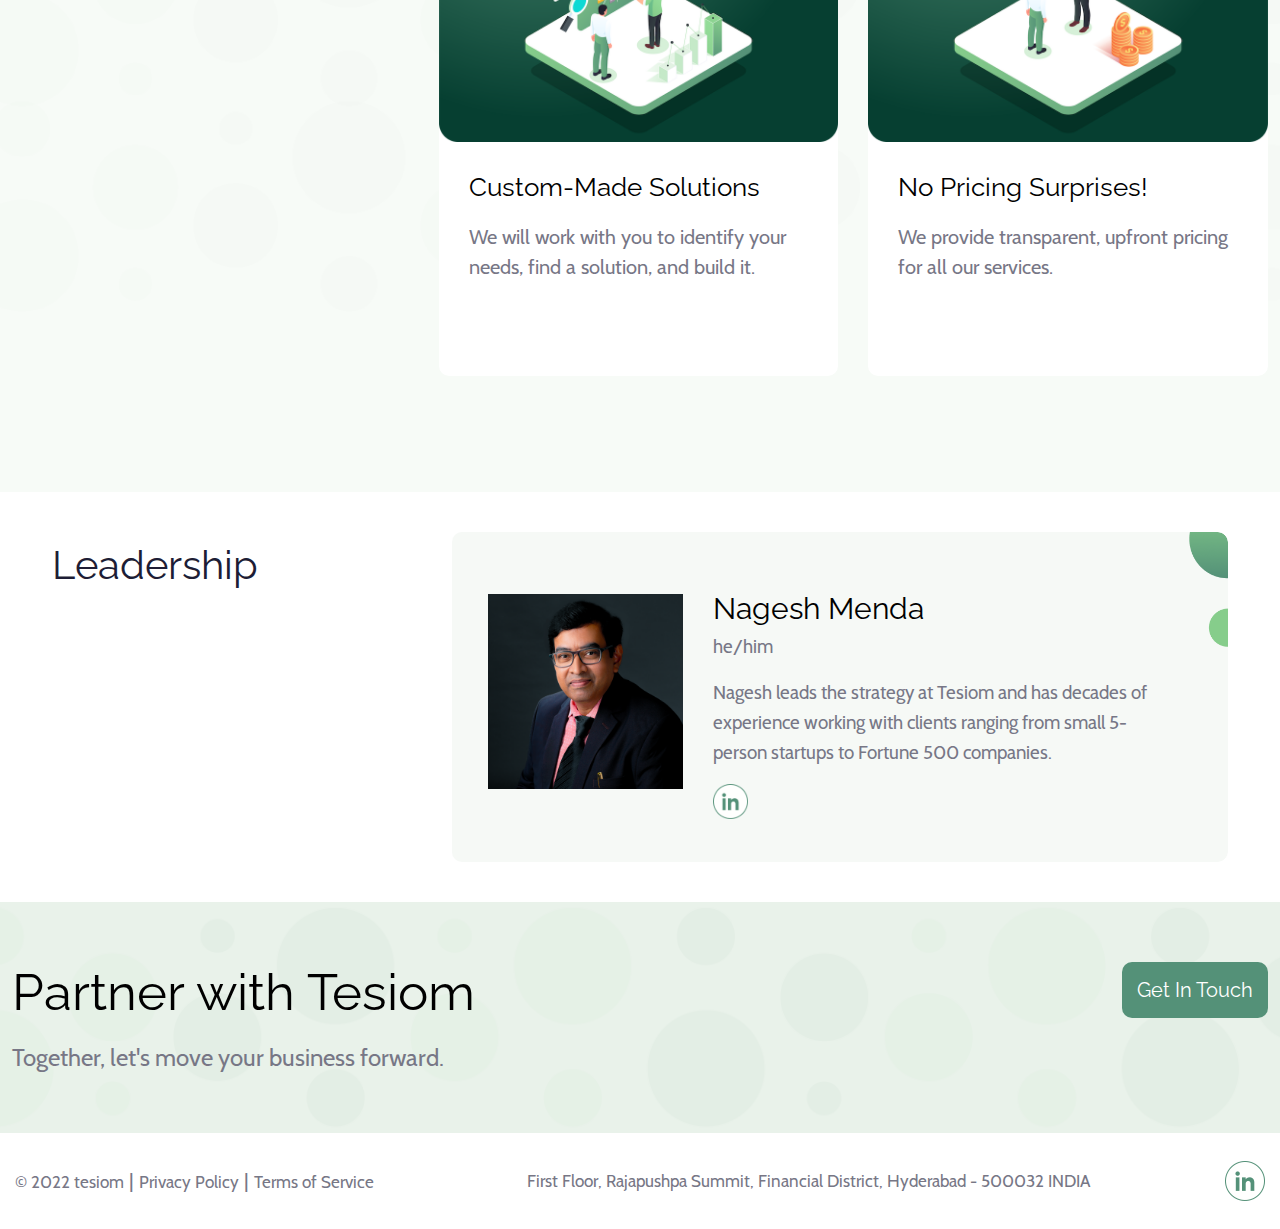
==== commit 5b70d4ea: "Copyright Updated." ====
--- a/index.html
+++ b/index.html
@@ -183,7 +183,7 @@
         <div class="row">
           <div class="footer-con">
             <ul>
-              <li><span>© 2021 tesiom</span></li>
+              <li><span>© 2022 tesiom</span></li>
               |
               <li><a href="/assets/legal/PrivacyPolicy.html">Privacy Policy</a></li>
               |
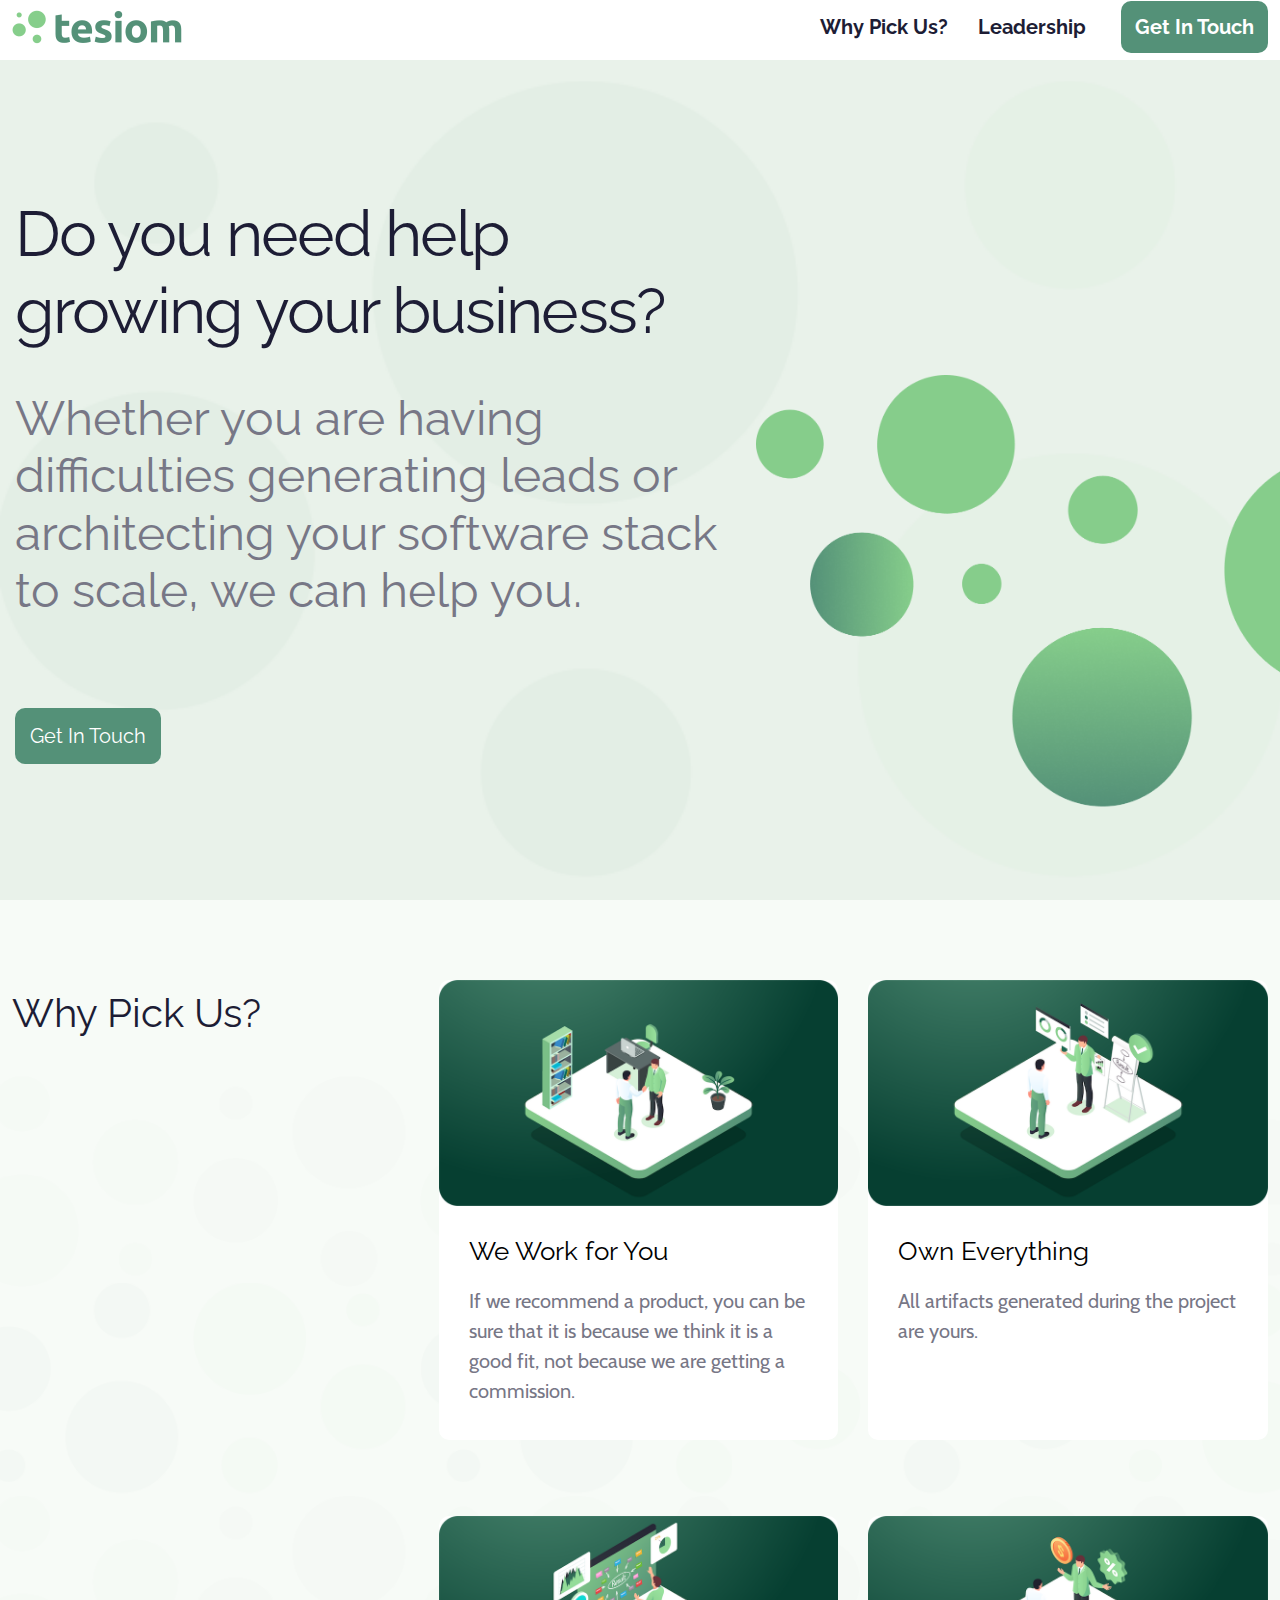
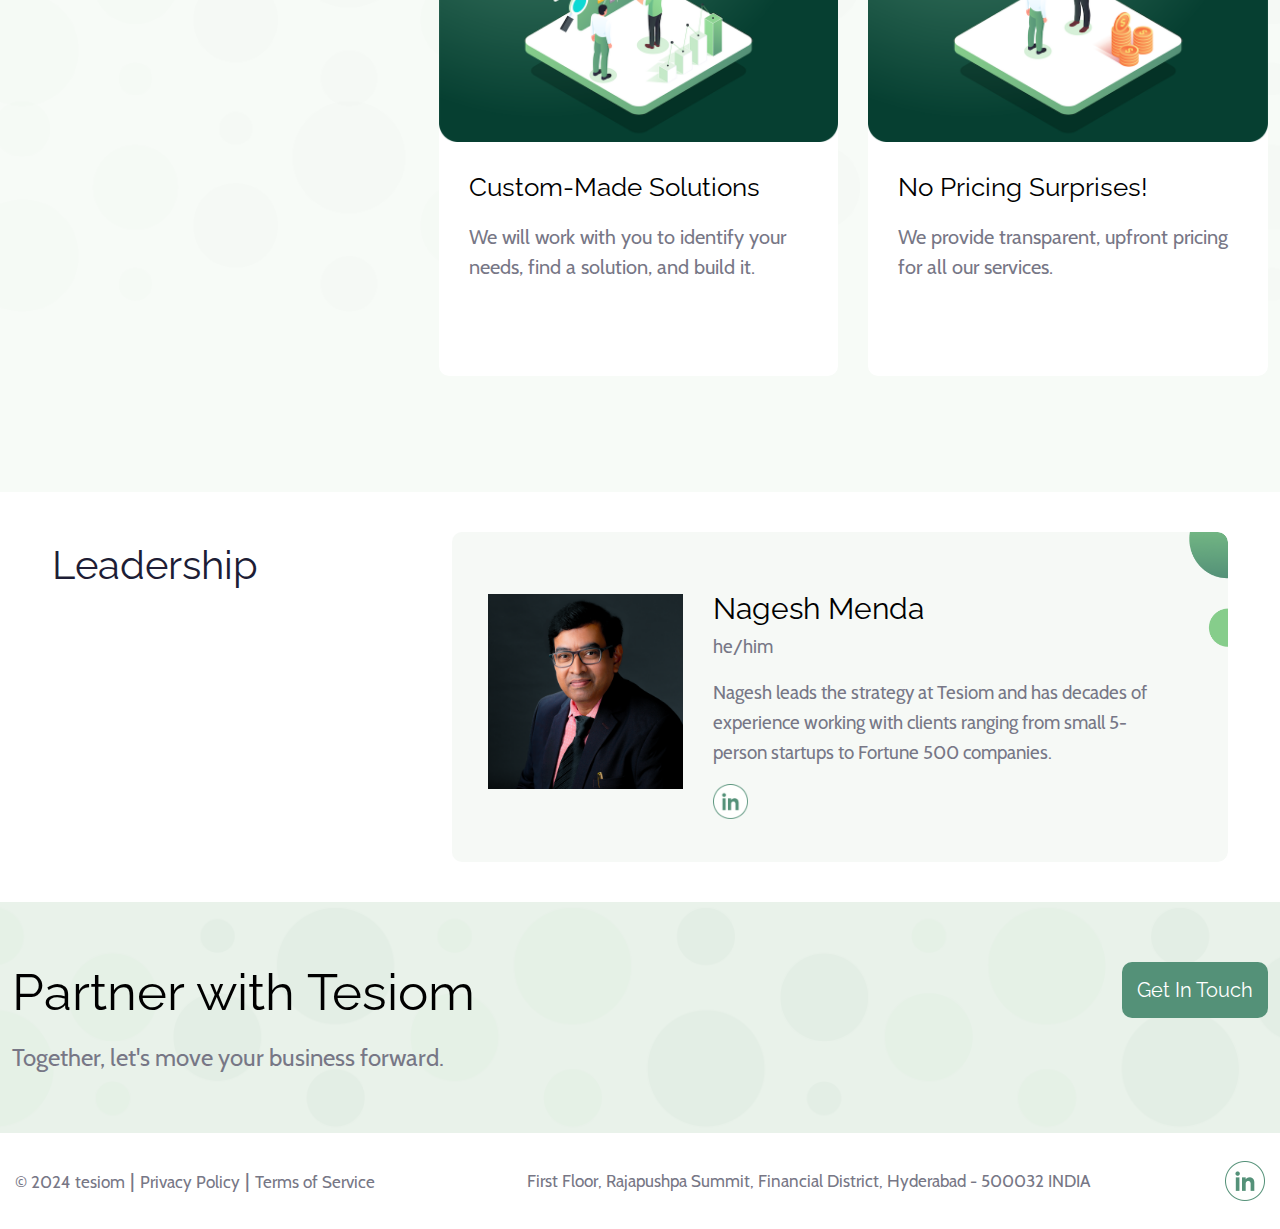
==== commit e483da8d: "Copyright Year Changed" ====
--- a/index.html
+++ b/index.html
@@ -183,7 +183,7 @@
         <div class="row">
           <div class="footer-con">
             <ul>
-              <li><span>© 2022 tesiom</span></li>
+              <li><span>© 2024 tesiom</span></li>
               |
               <li><a href="/assets/legal/PrivacyPolicy.html">Privacy Policy</a></li>
               |
